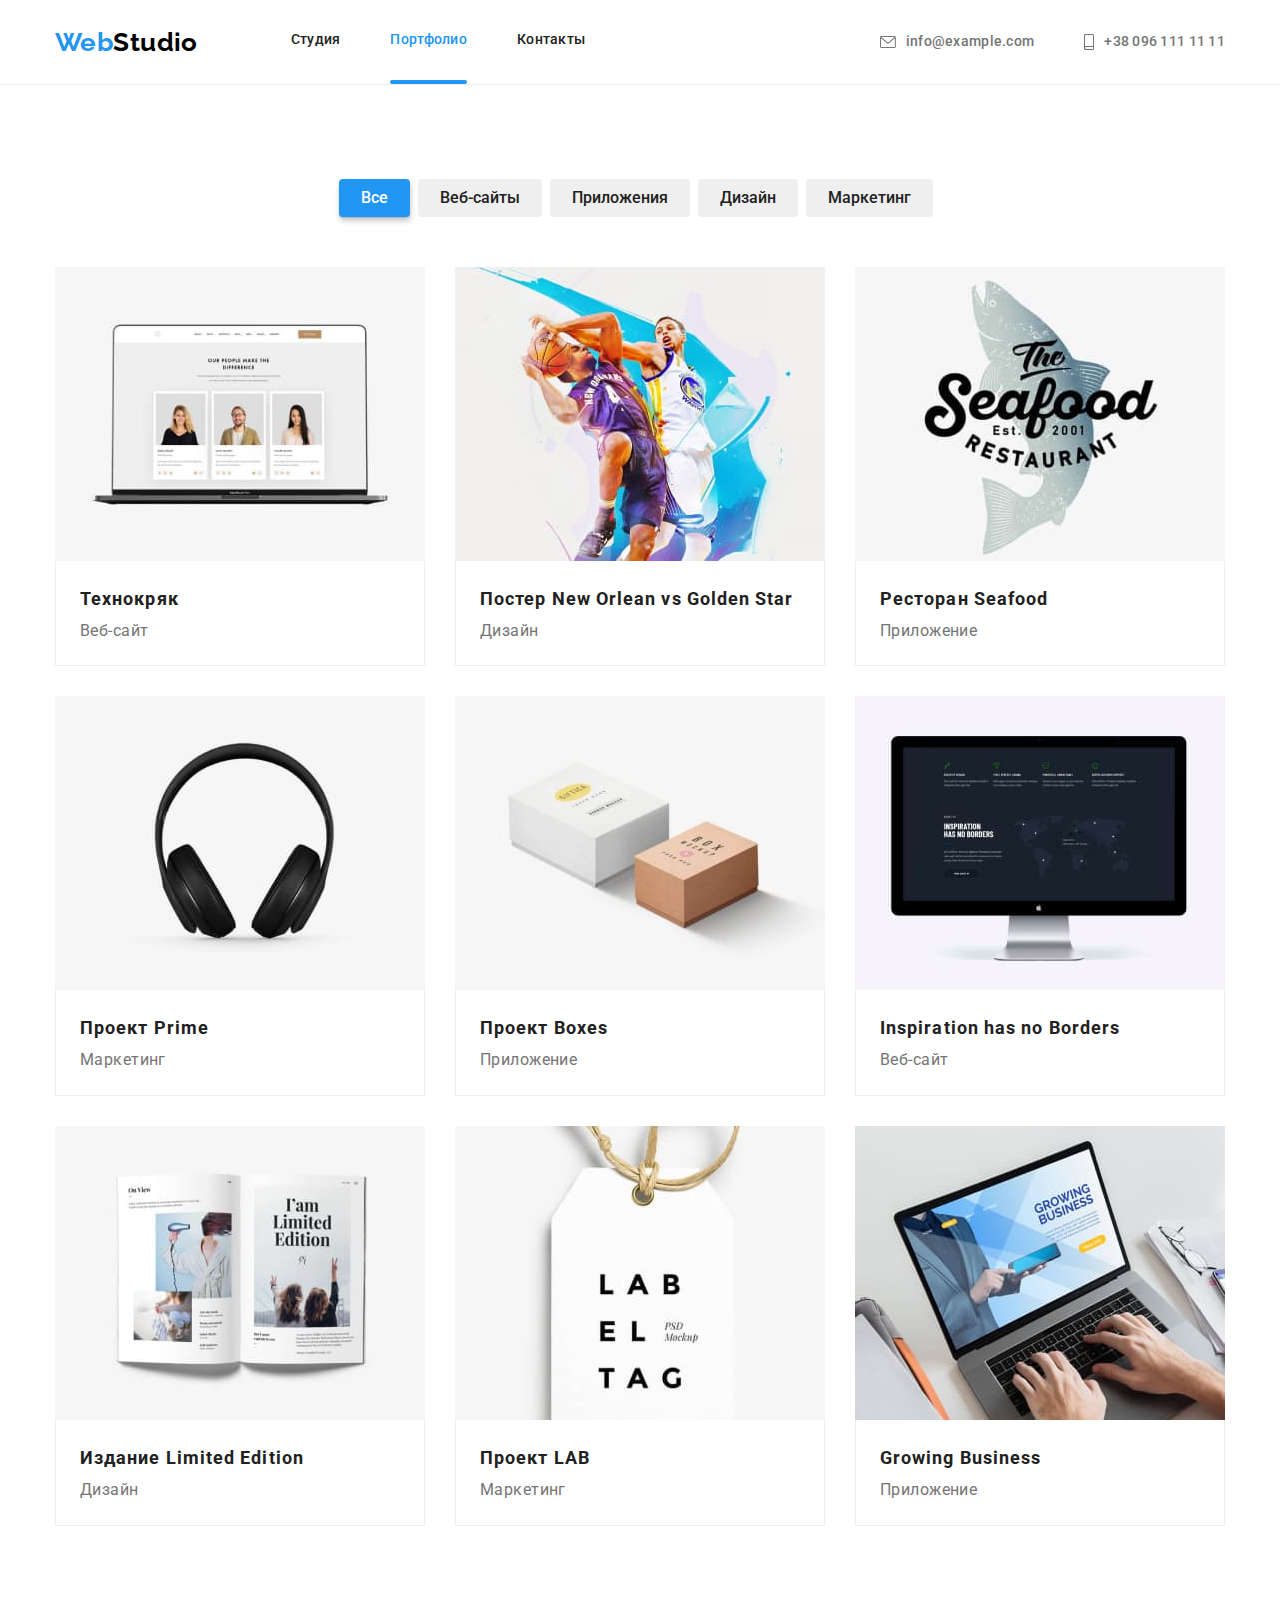
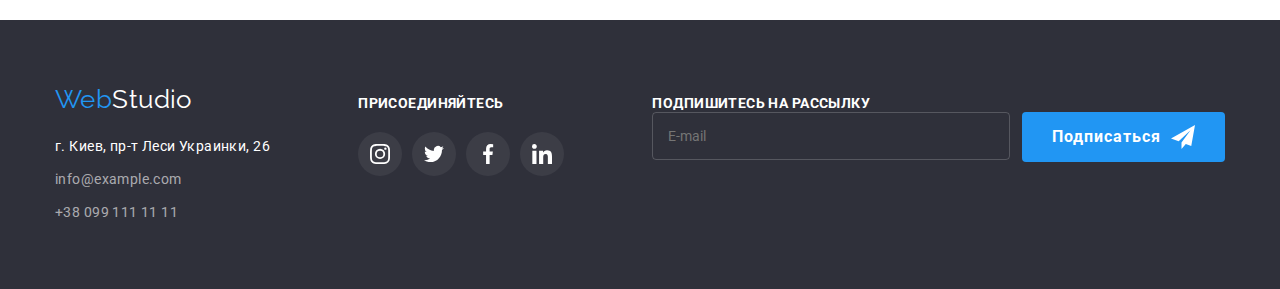
==== portfolio.html @ e7a78636 "clone hw-06" ====
<!DOCTYPE html>
<html lang="ru">
  <head>
    <meta charset="UTF-8" />
    <meta http-equiv="X-UA-Compatible" content="IE=edge" />
    <meta name="viewport" content="width=device-width, initial-scale=1.0" />

    <title>Портфолио</title>

    <link rel="preconnect" href="https://fonts.googleapis.com" />
    <link rel="preconnect" href="https://fonts.gstatic.com" crossorigin />
    <link
      href="https://fonts.googleapis.com/css2?family=Raleway:wght@700&family=Roboto:wght@400;500;700;900&display=swap"
      rel="stylesheet"
    />

    <link
      rel="stylesheet"
      href="https://cdnjs.cloudflare.com/ajax/libs/modern-normalize/1.0.0/modern-normalize.min.css"
    />

    <link rel="stylesheet" href="./css/styles.css" />
  </head>

  <body>
    <!--header content-->
    <header class="section borders-header">
      <div class="container header">
        <nav class="main-nav">
          <a href="./index.html" class="logo link"
            ><span class="web-logo">Web</span>Studio</a
          >
          <ul class="navigation list">
            <li class="navigation-list">
              <a class="navigation-link link" href="./index.html">Студия</a>
            </li>
            <li class="navigation-list">
              <a class="navigation-link link current" href="./portfolio.html"
                >Портфолио</a
              >
            </li>
            <li class="navigation-list">
              <a class="navigation-link link" href="#">Контакты</a>
            </li>
          </ul>
        </nav>

        <ul class="contacts-header list">
          <li class="contacts-header-li">
            <a class="contact-link link" href="mailto:info@example.com"
              ><svg class="contact-mail-svg">
                <use href="./images/icons.svg#icon-mail-icon"></use>
              </svg>
              info@example.com</a
            >
          </li>
          <li class="contacts-header-li">
            <a class="contact-link link" href="tel:+380961111111"
              ><svg class="contact-tel-svg">
                <use href="./images/icons.svg#icon-ph-icon"></use>
              </svg>
              +38 096 111 11 11</a
            >
          </li>
        </ul>
      </div>
    </header>

    <!--main content-->
    <main class="main">
      <section class="section">
        <div class="container">
          <h1 class="visually-hidden">Наше портфолио</h1>
          <!--filter buttons-->
          <ul class="filter-buttons list">
            <li class="filter-list">
              <button type="button" class="filter-button active-filter">
                Все
              </button>
            </li>
            <li class="filter-list">
              <button type="button" class="filter-button">Веб-сайты</button>
            </li>
            <li class="filter-list">
              <button type="button" class="filter-button">Приложения</button>
            </li>
            <li class="filter-list">
              <button type="button" class="filter-button">Дизайн</button>
            </li>
            <li class="filter-list">
              <button type="button" class="filter-button">Маркетинг</button>
            </li>
          </ul>

          <!--Portfolio list-->
          <ul class="portfolio-list list">
            <li class="portfolio-post">
              <a class="portfolio-link link" href="">
                <div class="portfolio-img-thumb">
                  <img
                    src="./images/portfolio1.jpg"
                    alt="фото веб-сайта на компьютере"
                    width="370"
                    height="295"
                  />
                  <p class="portfolio-hover-text">
                    Ресурс предлагает комплексные предложения с разным уровнем
                    функционала и сервисов. Все это позволит посетителю получить
                    исчерпывающие сведения о компании или частном лице.
                  </p>
                </div>

                <div class="portfolio-cont">
                  <h3 class="portfolio-name">Технокряк</h3>
                  <p class="portfolio-text">Веб-сайт</p>
                </div>
              </a>
            </li>

            <li class="portfolio-post">
              <a class="portfolio-link link" href="">
                <div class="portfolio-img-thumb">
                  <img
                    src="./images/portfolio2.jpg"
                    alt="дизайн постера к матчу по баскетболу"
                    width="370"
                    height="295"
                  />
                  <p class="portfolio-hover-text">
                    Lorem ipsum dolor sit amet, consectetur adipisicing elit.
                    Quibusdam ea, corrupti tempora quod doloremque sunt
                    reiciendis! Ad mollitia est iusto nemo vero quas, distinctio
                    at optio non. Aspernatur, praesentium ab.
                  </p>
                </div>

                <div class="portfolio-cont">
                  <h3 class="portfolio-name">
                    Постер <span lang="en">New Orlean vs Golden Star</span>
                  </h3>
                  <p class="portfolio-text">Дизайн</p>
                </div>
              </a>
            </li>

            <li class="portfolio-post">
              <a class="portfolio-link link" href="">
                <div class="portfolio-img-thumb">
                  <img
                    src="./images/portfolio3.jpg"
                    alt="логотип приложения"
                    width="370"
                    height="295"
                  />
                  <p class="portfolio-hover-text">
                    Lorem ipsum dolor sit amet, consectetur adipisicing elit.
                    Quibusdam ea, corrupti tempora quod doloremque sunt
                    reiciendis! Ad mollitia est iusto nemo vero quas, distinctio
                    at optio non. Aspernatur, praesentium ab.
                  </p>
                </div>

                <div class="portfolio-cont">
                  <h3 class="portfolio-name">
                    Ресторан <span lang="en">Seafood</span>
                  </h3>
                  <p class="portfolio-text">Приложение</p>
                </div>
              </a>
            </li>

            <li class="portfolio-post">
              <a class="portfolio-link link" href="">
                <div class="portfolio-img-thumb">
                  <img
                    src="./images/portfolio4.jpg"
                    alt="логотип проекта"
                    width="370"
                    height="295"
                  />
                  <p class="portfolio-hover-text">
                    Lorem ipsum dolor sit amet, consectetur adipisicing elit.
                    Quibusdam ea, corrupti tempora quod doloremque sunt
                    reiciendis! Ad mollitia est iusto nemo vero quas, distinctio
                    at optio non. Aspernatur, praesentium ab.
                  </p>
                </div>

                <div class="portfolio-cont">
                  <h3 class="portfolio-name">
                    Проект <span lang="en">Prime</span>
                  </h3>
                  <p class="portfolio-text">Маркетинг</p>
                </div>
              </a>
            </li>

            <li class="portfolio-post">
              <a class="portfolio-link link" href="">
                <div class="portfolio-img-thumb">
                  <img
                    src="./images/portfolio5.jpg"
                    alt="логотип приложения"
                    width="370"
                    height="295"
                  />
                  <p class="portfolio-hover-text">
                    Lorem ipsum dolor sit amet, consectetur adipisicing elit.
                    Quibusdam ea, corrupti tempora quod doloremque sunt
                    reiciendis! Ad mollitia est iusto nemo vero quas, distinctio
                    at optio non. Aspernatur, praesentium ab.
                  </p>
                </div>

                <div class="portfolio-cont">
                  <h3 class="portfolio-name">
                    Проект <span lang="en">Boxes</span>
                  </h3>
                  <p class="portfolio-text">Приложение</p>
                </div>
              </a>
            </li>

            <li class="portfolio-post">
              <a class="portfolio-link link" href="">
                <div class="portfolio-img-thumb">
                  <img
                    src="./images/portfolio6.jpg"
                    alt="фото веб-сайта на компьютере"
                    width="370"
                    height="295"
                  />
                  <p class="portfolio-hover-text">
                    Lorem ipsum dolor sit amet, consectetur adipisicing elit.
                    Quibusdam ea, corrupti tempora quod doloremque sunt
                    reiciendis! Ad mollitia est iusto nemo vero quas, distinctio
                    at optio non. Aspernatur, praesentium ab.
                  </p>
                </div>

                <div class="portfolio-cont">
                  <h3 class="portfolio-name" lang="en">
                    Inspiration has no Borders
                  </h3>
                  <p class="portfolio-text">Веб-сайт</p>
                </div>
              </a>
            </li>

            <li class="portfolio-post">
              <a class="portfolio-link link" href="">
                <div class="portfolio-img-thumb">
                  <img
                    src="./images/portfolio7.jpg"
                    alt="фото дизайна книги"
                    width="370"
                    height="295"
                  />
                  <p class="portfolio-hover-text">
                    Lorem ipsum dolor sit amet, consectetur adipisicing elit.
                    Quibusdam ea, corrupti tempora quod doloremque sunt
                    reiciendis! Ad mollitia est iusto nemo vero quas, distinctio
                    at optio non. Aspernatur, praesentium ab.
                  </p>
                </div>

                <div class="portfolio-cont">
                  <h3 class="portfolio-name">
                    Издание <span lang="en">Limited Edition</span>
                  </h3>
                  <p class="portfolio-text">Дизайн</p>
                </div>
              </a>
            </li>

            <li class="portfolio-post">
              <a class="portfolio-link link" href="">
                <div class="portfolio-img-thumb">
                  <img
                    src="./images/portfolio8.jpg"
                    alt="логотип проекта"
                    width="370"
                    height="295"
                  />
                  <p class="portfolio-hover-text">
                    Lorem ipsum dolor sit amet, consectetur adipisicing elit.
                    Quibusdam ea, corrupti tempora quod doloremque sunt
                    reiciendis! Ad mollitia est iusto nemo vero quas, distinctio
                    at optio non. Aspernatur, praesentium ab.
                  </p>
                </div>

                <div class="portfolio-cont">
                  <h3 class="portfolio-name">
                    Проект <span lang="en">LAB</span>
                  </h3>
                  <p class="portfolio-text">Маркетинг</p>
                </div>
              </a>
            </li>

            <li class="portfolio-post">
              <a class="portfolio-link link" href="">
                <div class="portfolio-img-thumb">
                  <img
                    src="./images/portfolio9.jpg"
                    alt="фото приложения на ноутбуке"
                    width="370"
                    height="295"
                  />
                  <p class="portfolio-hover-text">
                    Lorem ipsum dolor sit amet, consectetur adipisicing elit.
                    Quibusdam ea, corrupti tempora quod doloremque sunt
                    reiciendis! Ad mollitia est iusto nemo vero quas, distinctio
                    at optio non. Aspernatur, praesentium ab.
                  </p>
                </div>

                <div class="portfolio-cont">
                  <h3 class="portfolio-name" lang="en">Growing Business</h3>
                  <p class="portfolio-text">Приложение</p>
                </div>
              </a>
            </li>
          </ul>
        </div>
      </section>
    </main>

    <!--footer content-->
    <footer class="footer-background">
      <div class="container footer-container">
        <div>
          <a href="./index.html" class="logo-footer link">
            <span class="web-logo">Web</span>Studio</a
          >

          <address class="contacts-footer">
            <ul class="cont-adress list">
              <li class="cont-adress-li">
                <a
                  class="cont-link-adress link"
                  href="https://goo.gl/maps/piqngm7oDQpEDh6u6"
                  target="_blank"
                  rel="noopener nofollow noreferrer"
                  >г. Киев, пр-т Леси Украинки, 26</a
                >
              </li>
              <li class="cont-link-li">
                <a
                  class="cont-link link"
                  lang="en"
                  href="mailto:info@example.com"
                  >info@example.com</a
                >
              </li>
              <li class="cont-link-li">
                <a class="cont-link link" href="tel:+380991111111"
                  >+38 099 111 11 11</a
                >
              </li>
            </ul>
          </address>
        </div>
        <div class="footer-social">
          <b class="footer-h2-social-list">присоединяйтесь</b>
          <ul class="footer-social-list list">
            <li class="footer-social-link">
              <a class="footer-social-bg" href=""
                ><svg class="footer-social-logo">
                  <use href="./images/icons.svg#icon-inst"></use>
                </svg>
              </a>
            </li>
            <li class="footer-social-link">
              <a class="footer-social-bg" href=""
                ><svg class="footer-social-logo">
                  <use href="./images/icons.svg#icon-tw"></use>
                </svg>
              </a>
            </li>
            <li class="footer-social-link">
              <a href="" class="footer-social-bg">
                <svg class="footer-social-logo">
                  <use href="./images/icons.svg#icon-fb"></use>
                </svg>
              </a>
            </li>
            <li class="footer-social-link">
              <a href="" class="footer-social-bg">
                <svg class="footer-social-logo">
                  <use href="./images/icons.svg#icon-in"></use>
                </svg>
              </a>
            </li>
          </ul>
        </div>
        <div>
          <b class="footer-h2-social-list">Подпишитесь на рассылку</b>
          <form class="footer-form">
            <label for="client-email"
              ><input
                type="email"
                name="email"
                class="footer-input"
                id="client-email"
                placeholder="E-mail"
              />
            </label>

            <button class="footer-button" type="submit">
              Подписаться
              <svg class="footer-form-icon">
                <use href="./images/icons.svg#icon-telegram"></use>
              </svg>
            </button>
          </form>
        </div>
      </div>
      <!---->
    </footer>
    <script src="./js/modal.js"></script>
  </body>
</html>
---- css/styles.css ----
:root {
  /*colors*/
  --main-text-color: #212121;
  --main-color: #2196f3;
  --logo-second-color: #000000;
  --second-color: #757575;
  --hover-color: #188ce8;
  --footer-color: #2f303a;
  --footer-mail-tel-color: #ffffff99;
  --hero-color: #ffffff;
  --second-background-color: #f5f4fa;
  --footer-text-color: #ffffff;
  --main-logo-color: #afb1b8;
  --main-color-hover: #2196f390;
  --svg-icon-color: #ffffff;

  /*Borders*/
  --border-modal: 1px solid #21212120;
  --border-main-radius: 4px;
  --border-icon-radius: 50%;

  /*animation*/
  --main-timing: 250ms;
  --main-animation: cubic-bezier(0.4, 0, 0.2, 1);
}

body {
  font-family: "Roboto", "Raleway";
  letter-spacing: 0.03em;
  font-size: 14px;

  background-color: #ffffff;
  color: var(--main-text-color);
}

button {
  user-select: none;
}

img {
  display: block;

  max-width: 100%;
  height: auto;
}

*,
*::before,
*::after {
  box-sizing: border-box;
}

/*Animations*/

/*global*/

.link {
  text-decoration: none;
}

.list {
  margin: 0;
  padding: 0;

  list-style: none;
}

.section-title {
  margin: 0px;

  font-size: 36px;
  line-height: 1.16;
  text-align: center;
}

.visually-hidden {
  position: absolute;
  width: 1px;
  height: 1px;
  margin: -1px;
  border: 0;
  padding: 0;

  white-space: nowrap;
  clip-path: inset(100%);
  clip: rect(0 0 0 0);
  overflow: hidden;
}

.container {
  width: 1200px;

  padding: 0 15px;
  margin: 0 auto;
}

.section {
  padding: 94px 0px;
}

/*header*/

.borders-header {
  border-bottom: 1px solid #ececec;

  padding: 0;
}

.header {
  display: flex;
  justify-content: space-between;
  align-items: center;
}

.web-logo {
  color: var(--main-color);
}

.logo {
  font-family: "Raleway";
  font-weight: 700;
  font-size: 26px;
  line-height: 1.19;

  color: var(--logo-second-color);

  margin-right: 93px;
}

.main-nav {
  display: flex;
  align-items: center;
  margin-right: auto;
}

.navigation {
  display: flex;
}

.navigation-list {
  margin-right: 50px;
}

.navigation-list:last-child {
  margin-right: 0px;
}

.navigation-link {
  display: block;
  font-weight: 500;
  line-height: 1.14;
  letter-spacing: 0.02em;

  color: var(--main-text-color);

  padding-top: 32px;
  padding-bottom: 32px;

  transition: color var(--main-timing) var(--main-animation);
}

.current {
  color: var(--main-color);
}

.navigation-link.current::after {
  position: relative;
  bottom: -32px;
  left: 0;

  width: 100%;
  height: 4px;

  content: "";

  display: flex;

  background-color: var(--main-color);
  border-radius: 2px;
}

.navigation-link:hover,
.navigation-link:focus,
.cont-link:hover,
.cont-link:focus,
.navigation-link:active,
.contact-link:hover,
.contact-link:focus {
  color: var(--main-color);
  transition: color var(--main-timing) var(--main-animation);
}

.contacts-header {
  font-weight: 500;
  line-height: 1.14;
  letter-spacing: 0.02em;

  display: flex;
}

.contact-link {
  color: var(--second-color);
  display: flex;
  fill: currentColor;

  transition: color var(--main-timing) var(--main-animation);
}

.contact-mail-svg {
  width: 16px;
  height: 16px;
  margin-right: 10px;
}

.contact-tel-svg {
  width: 10px;
  height: 16px;
  margin-right: 10px;
}
.contacts-header-li {
  margin-left: 50px;
}

.contacts-header-li:first-child {
  margin-left: 0px;
}

/*Main index*/
/*hero section*/
.hero-background {
  background-image: linear-gradient(#2f303a40, #2f303a40),
    url("../images/bg-hero.png");
  background-repeat: no-repeat;
  background-position: center;
  background-size: cover;
  max-width: 1600px;

  background-color: var(--footer-color);
  text-align: center;

  padding: 200px 0;
  margin: 0 auto;
}

.hero-text {
  font-weight: 900;
  font-size: 44px;
  line-height: 1.36;
  letter-spacing: 0.06em;
  text-transform: uppercase;

  color: var(--hero-color);

  text-align: center;
  margin: 0px 250px;
}

.head-button {
  color: var(--hero-color);
  background-color: var(--main-color);
  border: var(--main-color);

  font-weight: 700;
  font-size: 16px;
  line-height: 1.87;

  transition: background-color var(--main-timing) var(--main-animation);

  /*Button size*/

  border-radius: var(--border-main-radius);
  cursor: pointer;
  margin-top: 30px;
  padding: 10px 32px;
}

.head-button:hover,
.head-button:focus {
  background-color: var(--hover-color);
  transition: background-color var(--main-timing) var(--main-animation);
}

.head-button:active {
  background-color: var(--main-color);
}

/*modal window*/

.backdrop {
  position: fixed;
  top: 0;
  left: 0;

  width: 100%;
  height: 100%;

  background-color: #00000020;

  transition: opacity var(--main-timing) var(--main-animation),
    visibility var(--main-timing) var(--main-animation);
}

.is-hidden {
  visibility: hidden;
  opacity: 0;
  pointer-events: none;
}

.backdrop.is-hidden .modal {
  transform: translate(-50%, -50%) scale(0.3);
}

.modal {
  position: absolute;
  top: 50%;
  left: 50%;
  transform: translate(-50%, -50%) scale(1);

  padding: 40px;
  border-radius: var(--border-main-radius);

  width: 528px;

  background-color: var(--hero-color);

  box-shadow: 0px 1px 3px rgba(0, 0, 0, 0.12), 0px 1px 1px rgba(0, 0, 0, 0.14),
    0px 2px 1px rgba(0, 0, 0, 0.2);

  transition: transform var(--main-timing) var(--main-animation);
}

.modal-title {
  margin-bottom: 12px;
  margin-top: 0;

  font-size: 20px;
  line-height: 1.15;
  text-align: center;
  letter-spacing: 0.03em;

  color: var(--main-text-color);
}

.modal-form {
  display: block;

  padding-left: 42px;
  resize: none;

  width: 100%;
  height: 40px;

  line-height: 1.16;
  letter-spacing: 0.01em;

  border: var(--border-modal);
  border-radius: var(--border-main-radius);

  transition: border var(--main-timing) var(--main-animation);
}

.modal-lable {
  display: block;
  position: relative;

  margin-bottom: 10px;
}

.modal-comment {
  display: block;
  position: relative;

  margin-bottom: 20px;
}

.modal-form-icon {
  position: absolute;
  left: 12px;
  top: 50%;

  display: flex;
  justify-content: center;
  text-align: center;

  width: 18px;
  height: 18px;

  fill: var(--main-text-color);

  transition: fill var(--main-timing) var(--main-animation);
}

.modal-label-text {
  position: relative;

  display: inline-block;
  margin-bottom: 4px;

  font-size: 12px;
  line-height: 1.16;
  letter-spacing: 0.01em;

  color: var(--second-color);
}

.modal-lable:focus-within > .modal-form-icon {
  fill: var(--main-color);
}

.modal-textarea {
  display: block;

  padding: 12px 16px;
  resize: none;

  width: 100%;
  height: 120px;

  line-height: 1.16;
  letter-spacing: 0.01em;

  border: var(--border-modal);
  border-radius: var(--border-main-radius);

  transition: border var(--main-timing) var(--main-animation);
}

.modal-textarea:focus-within,
.modal-form:focus-within {
  outline: none;

  border: 1px solid var(--main-color);

  transition: border var(--main-timing) var(--main-animation);
}

.modal-checkbox {
  visibility: hidden;
}

.modal-checkbox-check {
  position: absolute;
  left: 0;
  transform: translateX(50%);

  width: 16px;
  height: 15px;

  transition: fill var(--main-timing) var(--main-animation);
}

.modal-checkbox-checked {
  position: absolute;
  left: 0;
  transform: translateX(50%);

  opacity: 0;

  width: 16px;
  height: 15px;
  fill: var(--main-color);

  transition: opacity var(--main-timing) var(--main-animation);
}

.modal-form-checkbox {
  position: relative;

  display: flex;
  justify-content: center;
  align-items: center;

  padding-left: 24px;
  margin-bottom: 30px;

  font-weight: 400;
  font-size: 14px;
  line-height: 1.71;
  letter-spacing: 0.03em;
  color: var(--second-color);

  cursor: pointer;
}

.modal-checkbox:checked ~ .modal-checkbox-checked {
  opacity: 1;
}

.modal-checkbox:checked ~ .modal-checkbox-check {
  fill: var(--main-color);
}

.modal-checkbox-link {
  text-decoration-line: underline;

  margin-left: 0.5rem;

  color: var(--main-color);
}

.modal-form-button {
  position: relative;
  left: 50%;
  transform: translateX(-50%);

  padding: 10px 55px;

  font-weight: 700;
  font-size: 16px;
  line-height: 1.88;

  letter-spacing: 0.06em;

  background-color: var(--main-color);
  color: var(--footer-text-color);

  border: none;
  border-radius: var(--border-main-radius);

  transition: background-color var(--main-timing) var(--main-animation),
    box-shadow var(--main-timing) var(--main-animation);

  cursor: pointer;
}

.modal-form-button:hover,
.modal-form-button:focus {
  background-color: var(--hover-color);

  box-shadow: 0px 4px 4px rgba(0, 0, 0, 0.15);

  transition: background-color var(--main-timing) var(--main-animation),
    box-shadow var(--main-timing) var(--main-animation);
}

.close-modal {
  position: absolute;
  right: 8px;
  top: 8px;

  padding: 6px;

  border: #00000010 solid 1px;
  border-radius: var(--border-icon-radius);

  background-color: transparent;

  cursor: pointer;
}

.svg-close {
  fill: currentColor;
  width: 18px;
  height: 18px;

  display: flex;

  transition: fill var(--main-timing) var(--main-animation);
}

.close-modal:hover,
.close-modal:focus {
  color: var(--main-color);

  transition: color var(--main-timing) var(--main-animation);
}

/*About*/

.about-ul {
  display: flex;
  justify-content: space-between;
}

.about-li {
  width: 270px;

  margin: 0;
}

/*About SVG*/

.about-svg-bg {
  background-color: var(--second-background-color);

  height: 120px;
  border-radius: var(--border-main-radius);

  display: flex;
  align-items: center;
  justify-content: center;
}

.about-svg {
  width: 70px;
  height: 70px;
}

/*About card info*/

.about-content {
  margin-top: 30px;
}

.about-h3 {
  margin: 0px;

  font-size: 14px;
  line-height: 1.14;
  text-transform: uppercase;
}

.about-p {
  margin: 0px;

  margin-top: 10px;
  line-height: 1.71;

  color: var(--second-color);
}

/*work*/
.section-info {
  padding-top: 0px;
}

.work-photos {
  margin-top: 50px;
  margin-bottom: 0px;

  display: flex;
  justify-content: space-between;
}

.work-thumb {
  position: relative;
}

.work-description {
  font-size: 14px;
  line-height: 1.14;
  text-align: center;
  text-transform: uppercase;

  width: 100%;
  background-color: #2f303a80;
  color: var(--hero-color);

  padding: 27px 0;

  position: absolute;
  bottom: 0;
  margin: 0;
}
/*team*/

.team-background {
  background-color: var(--second-background-color);
  border-radius: var(--border-main-radius);
}

.team-info {
  display: flex;
  justify-content: space-between;

  margin-top: 50px;
}

.photo-info {
  border-radius: 0 0 4px 4px;

  box-shadow: 0px 1px 3px rgba(0, 0, 0, 0.12), 0px 1px 1px rgba(0, 0, 0, 0.14),
    0px 2px 1px rgba(0, 0, 0, 0.2);

  background-color: var(--hero-color);
}

.teammate-card-thumb {
  padding: 30px 32px;
}

.teammate {
  margin: 0px;

  text-align: center;
  font-size: 16px;
  line-height: 1.18;
}

.proffession {
  text-align: center;

  margin: 0px;
  margin-top: 10px;

  font-size: 16px;
  line-height: 1.18;

  color: var(--second-color);
}

/*teammate social links*/

.teammate-link-list {
  margin-top: 16px;

  display: flex;
  justify-content: space-between;
}

.social-link {
  background-color: var(--hero-color);
  color: var(--main-logo-color);

  border-radius: var(--border-icon-radius);

  display: flex;
  align-items: center;

  padding: 12px;

  transition: background-color var(--main-timing) var(--main-animation),
    color var(--main-timing) var(--main-animation);
}

.social-link:hover,
.social-link:focus {
  background-color: var(--main-color);
  color: var(--hero-color);

  transition: color var(--main-timing) var(--main-animation),
    background-color var(--main-timing) var(--main-animation);
}

.portfolio-social-logo {
  width: 20px;
  height: 20px;

  fill: currentColor;
}

/*Clients*/

.client-list {
  margin-top: 50px;

  display: flex;
  justify-content: space-between;
}

.client-link {
  display: flex;
  align-items: center;
  justify-content: center;

  width: 170px;
  height: 92px;

  color: var(--main-logo-color);

  border-radius: var(--border-main-radius);
  border: var(--main-logo-color) solid 1px;

  transition: color var(--main-timing) var(--main-animation),
    border var(--main-timing) var(--main-animation);

  cursor: pointer;
}

.client-link:hover,
.client-link:focus {
  border-color: var(--main-color);
  color: var(--main-color);
}

.clients-svg {
  fill: currentColor;

  width: 106px;
  height: 60px;
}

/*Main porfolio*/
/*filter*/
.filter-buttons {
  margin: 0;

  display: flex;
  justify-content: center;
}

.filter-list:not(last-child) {
  margin-right: 8px;
}

.filter-button {
  font-weight: 500;
  font-size: 16px;
  line-height: 1.6;

  color: var(--main-text-color);
  border: var(--main-color);

  border-radius: var(--border-main-radius);

  padding: 6px 22px;

  transition: background-color var(--main-timing) var(--main-animation),
    color var(--main-timing) var(--main-animation),
    box-shadow var(--main-timing) var(--main-animation);

  cursor: pointer;
}

.filter-button:hover,
.filter-button:focus {
  background-color: var(--hover-color);
  color: var(--hero-color);

  box-shadow: 0px 1px 1px rgba(0, 0, 0, 0.12), 0px 4px 4px rgba(0, 0, 0, 0.06),
    1px 4px 6px rgba(0, 0, 0, 0.16);

  transition: background-color var(--main-timing) var(--main-animation),
    color var(--main-timing) var(--main-animation),
    box-shadow var(--main-timing) var(--main-animation);
}

.active-filter {
  background-color: var(--main-color);
  color: var(--hero-color);

  box-shadow: 0px 1px 1px rgba(0, 0, 0, 0.12), 0px 4px 4px rgba(0, 0, 0, 0.06),
    1px 4px 6px rgba(0, 0, 0, 0.16);
}

/*Portfolio list*/

.portfolio-list {
  margin-top: 50px;
  margin-right: -30px;
  margin-bottom: -30px;

  display: flex;
  flex-wrap: wrap;

  justify-content: center;
}

.portfolio-post {
  width: 370px;
  flex-basis: calc(100% / 3 -30px);

  margin-right: 30px;
  margin-bottom: 30px;
}

.portfolio-link {
  display: inline-block;
  cursor: pointer;

  transition: box-shadow var(--main-timing) var(--main-animation);
}

.portfolio-link:hover,
.portfolio-link:focus {
  box-shadow: 0px 1px 1px rgba(0, 0, 0, 0.12), 0px 4px 4px rgba(0, 0, 0, 0.06),
    1px 4px 6px rgba(0, 0, 0, 0.16);

  transition: box-shadow var(--main-timing) var(--main-animation);
}

.portfolio-img-thumb {
  position: relative;
  overflow: hidden;
}

.portfolio-hover-text {
  font-size: 18px;
  line-height: 1.56;

  color: var(--hero-color);
  background-color: var(--main-color-hover);

  padding: 63px 24px;
  margin: 0;

  position: absolute;
  top: 0;

  transform: translateY(100%);
  transition: transform var(--main-timing) var(--main-animation);
}

.portfolio-link:hover .portfolio-hover-text,
.portfolio-link:focus .portfolio-hover-text {
  transform: translateY(0);
}

.portfolio-cont {
  padding: 20px 24px;
  border: 1px solid #eeeeee;
  border-top: 0;
}

.portfolio-name {
  margin: 0;

  font-size: 18px;
  line-height: 2;
  letter-spacing: 0.06em;

  color: var(--main-text-color);
}

.portfolio-text {
  margin: 0;

  font-size: 16px;
  line-height: 1.8;

  color: var(--second-color);
}

/*footer*/

.footer-background {
  background-color: var(--footer-color);

  padding: 64px 0;
}

.footer-container {
  display: flex;
  align-items: baseline;
  justify-content: space-between;
}

.logo-footer {
  font-family: "Raleway";
  font-size: 26px;
  line-height: 1.19;

  color: var(--footer-text-color);
}

.contacts-footer {
  margin-top: 20px;
}

.cont-link-adress {
  margin: 0;

  font-style: normal;
  line-height: 1.71;

  color: var(--footer-text-color);
}

.cont-link-li {
  margin-top: 9px;
}

.cont-link {
  font-style: normal;
  line-height: 1.71;

  color: var(--footer-mail-tel-color);

  transition: color var(--main-timing) var(--main-animation);
}

/*Social network links*/

.footer-h2-social-list {
  margin: 0;

  color: var(--footer-text-color);

  font-size: 14px;
  line-height: 1.14;
  text-transform: uppercase;
}

.footer-social-list {
  display: flex;

  margin-top: 20px;
}

.footer-social-link {
  margin-right: 10px;
}

.footer-social-link:last-child {
  margin-right: 0px;
}

.footer-social-bg {
  background-color: #ffffff10;

  display: flex;
  align-items: center;

  padding: 12px 12px;
  border-radius: 50%;

  transition: background-color var(--main-timing) var(--main-animation);
}

.footer-social-bg:hover,
.footer-social-bg:focus {
  background-color: var(--main-color);
}

.footer-social-logo {
  width: 20px;
  height: 20px;

  fill: var(--svg-icon-color);
}

/*footer form*/

.footer-submit {
  display: block;

  margin-bottom: 20px;

  color: var(--footer-text-color);

  font-size: 14px;
  line-height: 1.14;
  text-transform: uppercase;
}

.footer-form {
  display: flex;
}

.footer-input {
  background-color: transparent;
  color: var(--footer-text-color);

  border: 1px solid #ffffff30;
  border-radius: var(--border-main-radius);

  padding: 15px;
  margin-right: 12px;

  width: 358px;

  transition: border-color var(--main-timing) var(--main-animation);
}

.footer-input:focus-within {
  outline: none;

  border-color: var(--main-color);
  transition: border-color var(--main-timing) var(--main-animation);
}

.footer-button {
  padding: 0px 30px;

  border: none;
  border-radius: var(--border-main-radius);

  font-weight: 700;
  font-size: 16px;
  line-height: 1.88;
  letter-spacing: 0.06em;

  display: flex;
  align-items: center;
  justify-content: center;

  color: var(--footer-text-color);
  background-color: var(--main-color);

  transition: background-color var(--main-timing) var(--main-animation);

  cursor: pointer;
}

.footer-form-icon {
  margin-top: 13px;
  margin-bottom: 13px;
  margin-left: 10px;

  width: 24px;
  height: 24px;
}

.footer-button:hover,
.footer-button:focus {
  background-color: var(--hover-color);

  transition: background-color var(--main-timing) var(--main-animation);
}
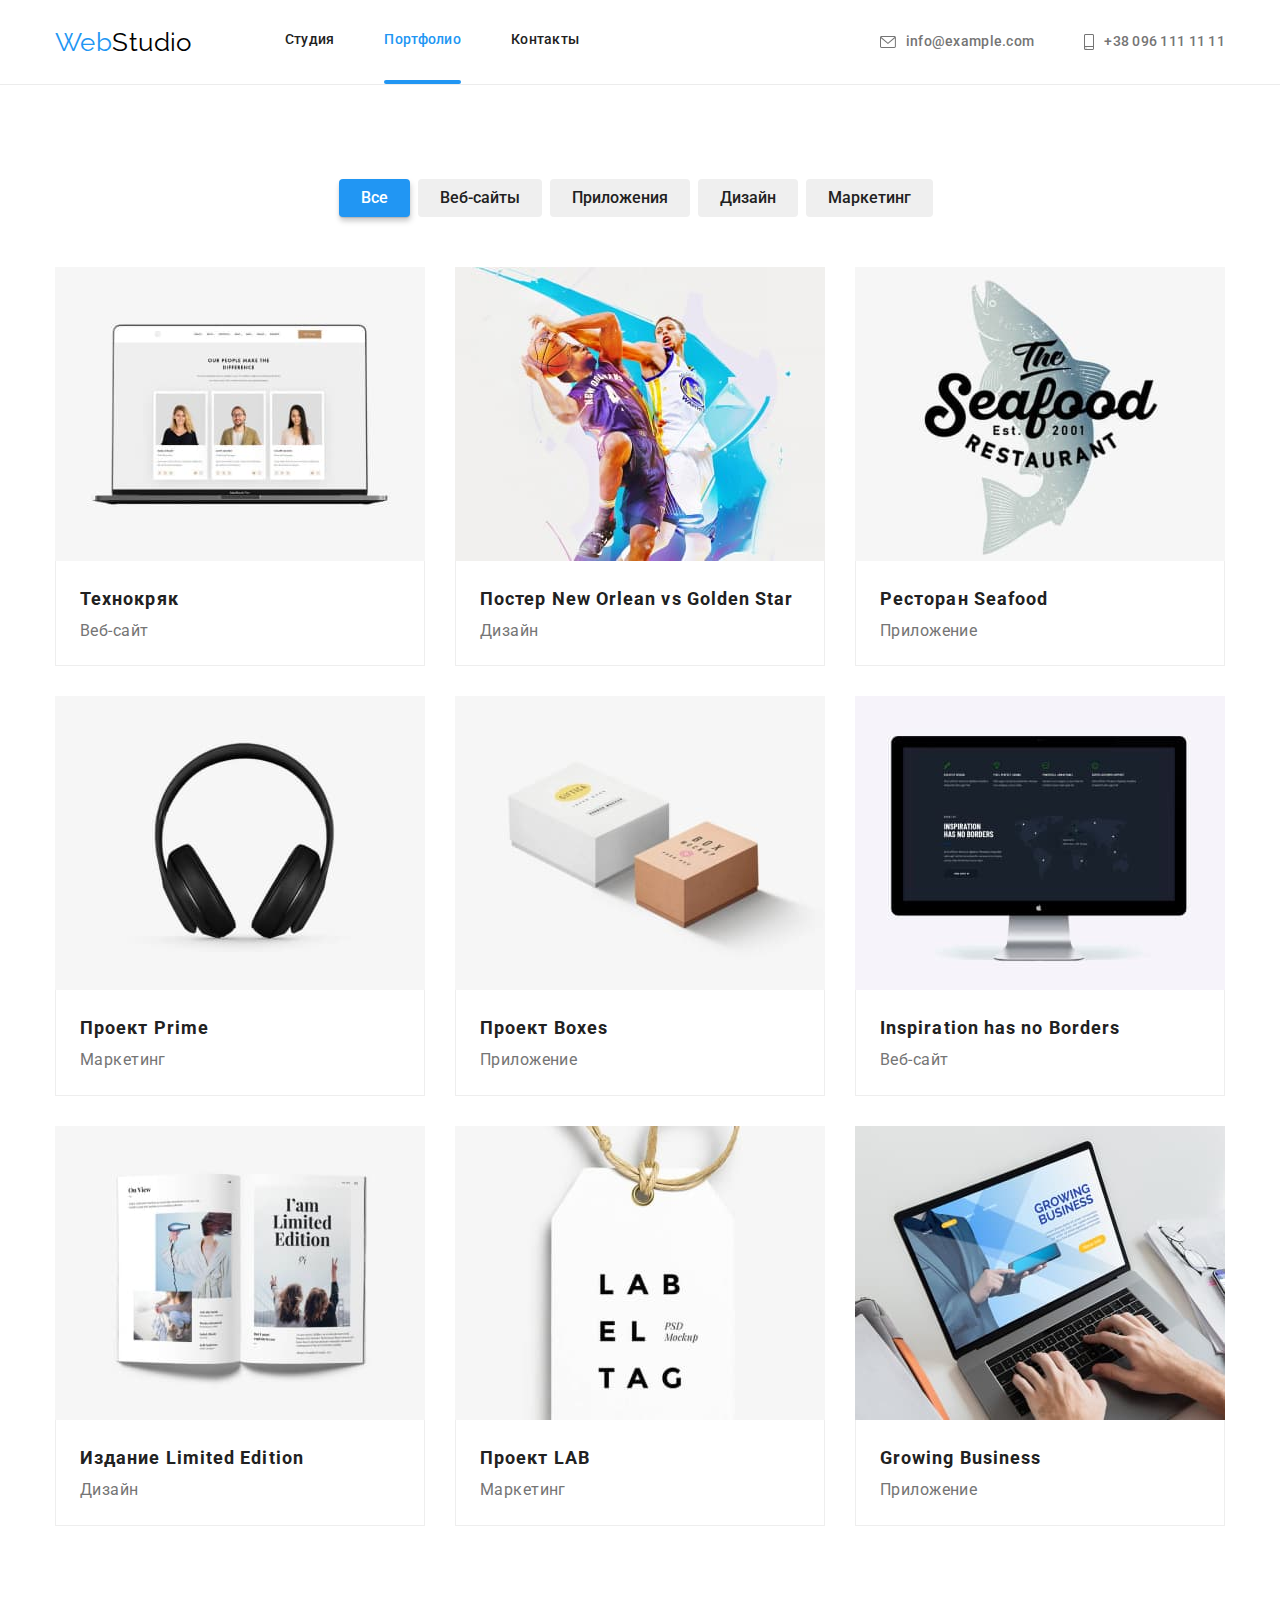
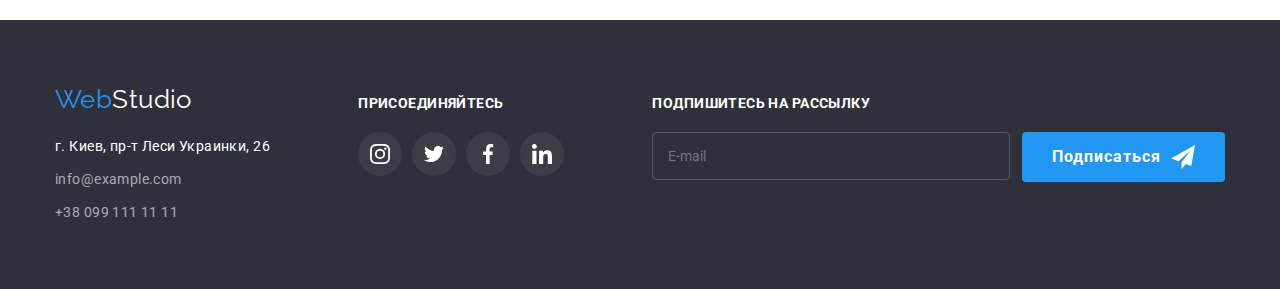
==== commit 06ed2682: "ver1" ====
--- a/portfolio.html
+++ b/portfolio.html
@@ -19,44 +19,46 @@
       href="https://cdnjs.cloudflare.com/ajax/libs/modern-normalize/1.0.0/modern-normalize.min.css"
     />
 
-    <link rel="stylesheet" href="./css/styles.css" />
+    <link rel="stylesheet" href="./css/main.min.css" />
   </head>
 
   <body>
     <!--header content-->
-    <header class="section borders-header">
-      <div class="container header">
-        <nav class="main-nav">
-          <a href="./index.html" class="logo link"
-            ><span class="web-logo">Web</span>Studio</a
+    <header class="section header">
+      <div class="container header__container">
+        <header__nav class="header__nav">
+          <a href="./index.html" class="header__logo link">
+            <span class="logo">Web</span>Studio</a
           >
-          <ul class="navigation list">
-            <li class="navigation-list">
-              <a class="navigation-link link" href="./index.html">Студия</a>
-            </li>
-            <li class="navigation-list">
-              <a class="navigation-link link current" href="./portfolio.html"
+          <ul class="header__nav-list list">
+            <li class="header__nav-item">
+              <a class="header__nav-link link" href="./index.html">Студия</a>
+            </li>
+            <li class="header__nav-item">
+              <a
+                class="header__nav-link link header__nav-link--current"
+                href="./portfolio.html"
                 >Портфолио</a
               >
             </li>
-            <li class="navigation-list">
-              <a class="navigation-link link" href="#">Контакты</a>
+            <li class="header__nav-item">
+              <a class="header__nav-link link" href="#">Контакты</a>
             </li>
           </ul>
-        </nav>
-
-        <ul class="contacts-header list">
-          <li class="contacts-header-li">
-            <a class="contact-link link" href="mailto:info@example.com"
-              ><svg class="contact-mail-svg">
+        </header__nav>
+
+        <ul class="header__cont-list list">
+          <li class="header__cont-item">
+            <a class="header__cont-link link" href="mailto:info@example.com"
+              ><svg class="header__mail-icon">
                 <use href="./images/icons.svg#icon-mail-icon"></use>
               </svg>
               info@example.com</a
             >
           </li>
-          <li class="contacts-header-li">
-            <a class="contact-link link" href="tel:+380961111111"
-              ><svg class="contact-tel-svg">
+          <li class="header__cont-item">
+            <a class="header__cont-link link" href="tel:+380961111111"
+              ><svg class="header__tel-icon">
                 <use href="./images/icons.svg#icon-ph-icon"></use>
               </svg>
               +38 096 111 11 11</a
@@ -68,257 +70,270 @@
 
     <!--main content-->
     <main class="main">
-      <section class="section">
+      <section class="section portfolio">
         <div class="container">
           <h1 class="visually-hidden">Наше портфолио</h1>
-          <!--filter buttons-->
-          <ul class="filter-buttons list">
-            <li class="filter-list">
-              <button type="button" class="filter-button active-filter">
+          <!--portfolio__filters buttons-->
+          <ul class="portfolio__filters list">
+            <li class="portfolio__filter-item">
+              <button
+                type="button"
+                class="portfolio__filter-button portfolio__filter-button--active"
+              >
                 Все
               </button>
             </li>
-            <li class="filter-list">
-              <button type="button" class="filter-button">Веб-сайты</button>
-            </li>
-            <li class="filter-list">
-              <button type="button" class="filter-button">Приложения</button>
-            </li>
-            <li class="filter-list">
-              <button type="button" class="filter-button">Дизайн</button>
-            </li>
-            <li class="filter-list">
-              <button type="button" class="filter-button">Маркетинг</button>
+            <li class="portfolio__filter-item">
+              <button type="button" class="portfolio__filter-button">
+                Веб-сайты
+              </button>
+            </li>
+            <li class="portfolio__filter-item">
+              <button type="button" class="portfolio__filter-button">
+                Приложения
+              </button>
+            </li>
+            <li class="portfolio__filter-item">
+              <button type="button" class="portfolio__filter-button">
+                Дизайн
+              </button>
+            </li>
+            <li class="portfolio__filter-item">
+              <button type="button" class="portfolio__filter-button">
+                Маркетинг
+              </button>
             </li>
           </ul>
 
           <!--Portfolio list-->
-          <ul class="portfolio-list list">
-            <li class="portfolio-post">
-              <a class="portfolio-link link" href="">
-                <div class="portfolio-img-thumb">
+          <ul class="portfolio__list list">
+            <li class="portfolio__item">
+              <a class="portfolio__link link" href="">
+                <div class="portfolio__img-desc">
                   <img
                     src="./images/portfolio1.jpg"
                     alt="фото веб-сайта на компьютере"
                     width="370"
                     height="295"
                   />
-                  <p class="portfolio-hover-text">
+                  <p class="portfolio__img-desc--hover">
                     Ресурс предлагает комплексные предложения с разным уровнем
                     функционала и сервисов. Все это позволит посетителю получить
                     исчерпывающие сведения о компании или частном лице.
                   </p>
                 </div>
 
-                <div class="portfolio-cont">
-                  <h3 class="portfolio-name">Технокряк</h3>
-                  <p class="portfolio-text">Веб-сайт</p>
-                </div>
-              </a>
-            </li>
-
-            <li class="portfolio-post">
-              <a class="portfolio-link link" href="">
-                <div class="portfolio-img-thumb">
+                <div class="portfolio__desc-thumb">
+                  <h3 class="portfolio__desc-thumb-title">Технокряк</h3>
+                  <p class="portfolio__desc-thumb-text">Веб-сайт</p>
+                </div>
+              </a>
+            </li>
+
+            <li class="portfolio__item">
+              <a class="portfolio__link link" href="">
+                <div class="portfolio__img-desc">
                   <img
                     src="./images/portfolio2.jpg"
                     alt="дизайн постера к матчу по баскетболу"
                     width="370"
                     height="295"
                   />
-                  <p class="portfolio-hover-text">
-                    Lorem ipsum dolor sit amet, consectetur adipisicing elit.
-                    Quibusdam ea, corrupti tempora quod doloremque sunt
-                    reiciendis! Ad mollitia est iusto nemo vero quas, distinctio
-                    at optio non. Aspernatur, praesentium ab.
-                  </p>
-                </div>
-
-                <div class="portfolio-cont">
-                  <h3 class="portfolio-name">
+                  <p class="portfolio__img-desc--hover">
+                    Lorem ipsum dolor sit amet, consectetur adipisicing elit.
+                    Quibusdam ea, corrupti tempora quod doloremque sunt
+                    reiciendis! Ad mollitia est iusto nemo vero quas, distinctio
+                    at optio non. Aspernatur, praesentium ab.
+                  </p>
+                </div>
+
+                <div class="portfolio__desc-thumb">
+                  <h3 class="portfolio__desc-thumb-title">
                     Постер <span lang="en">New Orlean vs Golden Star</span>
                   </h3>
-                  <p class="portfolio-text">Дизайн</p>
-                </div>
-              </a>
-            </li>
-
-            <li class="portfolio-post">
-              <a class="portfolio-link link" href="">
-                <div class="portfolio-img-thumb">
+                  <p class="portfolio__desc-thumb-text">Дизайн</p>
+                </div>
+              </a>
+            </li>
+
+            <li class="portfolio__item">
+              <a class="portfolio__link link" href="">
+                <div class="portfolio__img-desc">
                   <img
                     src="./images/portfolio3.jpg"
                     alt="логотип приложения"
                     width="370"
                     height="295"
                   />
-                  <p class="portfolio-hover-text">
-                    Lorem ipsum dolor sit amet, consectetur adipisicing elit.
-                    Quibusdam ea, corrupti tempora quod doloremque sunt
-                    reiciendis! Ad mollitia est iusto nemo vero quas, distinctio
-                    at optio non. Aspernatur, praesentium ab.
-                  </p>
-                </div>
-
-                <div class="portfolio-cont">
-                  <h3 class="portfolio-name">
+                  <p class="portfolio__img-desc--hover">
+                    Lorem ipsum dolor sit amet, consectetur adipisicing elit.
+                    Quibusdam ea, corrupti tempora quod doloremque sunt
+                    reiciendis! Ad mollitia est iusto nemo vero quas, distinctio
+                    at optio non. Aspernatur, praesentium ab.
+                  </p>
+                </div>
+
+                <div class="portfolio__desc-thumb">
+                  <h3 class="portfolio__desc-thumb-title">
                     Ресторан <span lang="en">Seafood</span>
                   </h3>
-                  <p class="portfolio-text">Приложение</p>
-                </div>
-              </a>
-            </li>
-
-            <li class="portfolio-post">
-              <a class="portfolio-link link" href="">
-                <div class="portfolio-img-thumb">
+                  <p class="portfolio__desc-thumb-text">Приложение</p>
+                </div>
+              </a>
+            </li>
+
+            <li class="portfolio__item">
+              <a class="portfolio__link link" href="">
+                <div class="portfolio__img-desc">
                   <img
                     src="./images/portfolio4.jpg"
                     alt="логотип проекта"
                     width="370"
                     height="295"
                   />
-                  <p class="portfolio-hover-text">
-                    Lorem ipsum dolor sit amet, consectetur adipisicing elit.
-                    Quibusdam ea, corrupti tempora quod doloremque sunt
-                    reiciendis! Ad mollitia est iusto nemo vero quas, distinctio
-                    at optio non. Aspernatur, praesentium ab.
-                  </p>
-                </div>
-
-                <div class="portfolio-cont">
-                  <h3 class="portfolio-name">
+                  <p class="portfolio__img-desc--hover">
+                    Lorem ipsum dolor sit amet, consectetur adipisicing elit.
+                    Quibusdam ea, corrupti tempora quod doloremque sunt
+                    reiciendis! Ad mollitia est iusto nemo vero quas, distinctio
+                    at optio non. Aspernatur, praesentium ab.
+                  </p>
+                </div>
+
+                <div class="portfolio__desc-thumb">
+                  <h3 class="portfolio__desc-thumb-title">
                     Проект <span lang="en">Prime</span>
                   </h3>
-                  <p class="portfolio-text">Маркетинг</p>
-                </div>
-              </a>
-            </li>
-
-            <li class="portfolio-post">
-              <a class="portfolio-link link" href="">
-                <div class="portfolio-img-thumb">
+                  <p class="portfolio__desc-thumb-text">Маркетинг</p>
+                </div>
+              </a>
+            </li>
+
+            <li class="portfolio__item">
+              <a class="portfolio__link link" href="">
+                <div class="portfolio__img-desc">
                   <img
                     src="./images/portfolio5.jpg"
                     alt="логотип приложения"
                     width="370"
                     height="295"
                   />
-                  <p class="portfolio-hover-text">
-                    Lorem ipsum dolor sit amet, consectetur adipisicing elit.
-                    Quibusdam ea, corrupti tempora quod doloremque sunt
-                    reiciendis! Ad mollitia est iusto nemo vero quas, distinctio
-                    at optio non. Aspernatur, praesentium ab.
-                  </p>
-                </div>
-
-                <div class="portfolio-cont">
-                  <h3 class="portfolio-name">
+                  <p class="portfolio__img-desc--hover">
+                    Lorem ipsum dolor sit amet, consectetur adipisicing elit.
+                    Quibusdam ea, corrupti tempora quod doloremque sunt
+                    reiciendis! Ad mollitia est iusto nemo vero quas, distinctio
+                    at optio non. Aspernatur, praesentium ab.
+                  </p>
+                </div>
+
+                <div class="portfolio__desc-thumb">
+                  <h3 class="portfolio__desc-thumb-title">
                     Проект <span lang="en">Boxes</span>
                   </h3>
-                  <p class="portfolio-text">Приложение</p>
-                </div>
-              </a>
-            </li>
-
-            <li class="portfolio-post">
-              <a class="portfolio-link link" href="">
-                <div class="portfolio-img-thumb">
+                  <p class="portfolio__desc-thumb-text">Приложение</p>
+                </div>
+              </a>
+            </li>
+
+            <li class="portfolio__item">
+              <a class="portfolio__link link" href="">
+                <div class="portfolio__img-desc">
                   <img
                     src="./images/portfolio6.jpg"
                     alt="фото веб-сайта на компьютере"
                     width="370"
                     height="295"
                   />
-                  <p class="portfolio-hover-text">
-                    Lorem ipsum dolor sit amet, consectetur adipisicing elit.
-                    Quibusdam ea, corrupti tempora quod doloremque sunt
-                    reiciendis! Ad mollitia est iusto nemo vero quas, distinctio
-                    at optio non. Aspernatur, praesentium ab.
-                  </p>
-                </div>
-
-                <div class="portfolio-cont">
-                  <h3 class="portfolio-name" lang="en">
+                  <p class="portfolio__img-desc--hover">
+                    Lorem ipsum dolor sit amet, consectetur adipisicing elit.
+                    Quibusdam ea, corrupti tempora quod doloremque sunt
+                    reiciendis! Ad mollitia est iusto nemo vero quas, distinctio
+                    at optio non. Aspernatur, praesentium ab.
+                  </p>
+                </div>
+
+                <div class="portfolio__desc-thumb">
+                  <h3 class="portfolio__desc-thumb-title" lang="en">
                     Inspiration has no Borders
                   </h3>
-                  <p class="portfolio-text">Веб-сайт</p>
-                </div>
-              </a>
-            </li>
-
-            <li class="portfolio-post">
-              <a class="portfolio-link link" href="">
-                <div class="portfolio-img-thumb">
+                  <p class="portfolio__desc-thumb-text">Веб-сайт</p>
+                </div>
+              </a>
+            </li>
+
+            <li class="portfolio__item">
+              <a class="portfolio__link link" href="">
+                <div class="portfolio__img-desc">
                   <img
                     src="./images/portfolio7.jpg"
                     alt="фото дизайна книги"
                     width="370"
                     height="295"
                   />
-                  <p class="portfolio-hover-text">
-                    Lorem ipsum dolor sit amet, consectetur adipisicing elit.
-                    Quibusdam ea, corrupti tempora quod doloremque sunt
-                    reiciendis! Ad mollitia est iusto nemo vero quas, distinctio
-                    at optio non. Aspernatur, praesentium ab.
-                  </p>
-                </div>
-
-                <div class="portfolio-cont">
-                  <h3 class="portfolio-name">
+                  <p class="portfolio__img-desc--hover">
+                    Lorem ipsum dolor sit amet, consectetur adipisicing elit.
+                    Quibusdam ea, corrupti tempora quod doloremque sunt
+                    reiciendis! Ad mollitia est iusto nemo vero quas, distinctio
+                    at optio non. Aspernatur, praesentium ab.
+                  </p>
+                </div>
+
+                <div class="portfolio__desc-thumb">
+                  <h3 class="portfolio__desc-thumb-title">
                     Издание <span lang="en">Limited Edition</span>
                   </h3>
-                  <p class="portfolio-text">Дизайн</p>
-                </div>
-              </a>
-            </li>
-
-            <li class="portfolio-post">
-              <a class="portfolio-link link" href="">
-                <div class="portfolio-img-thumb">
+                  <p class="portfolio__desc-thumb-text">Дизайн</p>
+                </div>
+              </a>
+            </li>
+
+            <li class="portfolio__item">
+              <a class="portfolio__link link" href="">
+                <div class="portfolio__img-desc">
                   <img
                     src="./images/portfolio8.jpg"
                     alt="логотип проекта"
                     width="370"
                     height="295"
                   />
-                  <p class="portfolio-hover-text">
-                    Lorem ipsum dolor sit amet, consectetur adipisicing elit.
-                    Quibusdam ea, corrupti tempora quod doloremque sunt
-                    reiciendis! Ad mollitia est iusto nemo vero quas, distinctio
-                    at optio non. Aspernatur, praesentium ab.
-                  </p>
-                </div>
-
-                <div class="portfolio-cont">
-                  <h3 class="portfolio-name">
+                  <p class="portfolio__img-desc--hover">
+                    Lorem ipsum dolor sit amet, consectetur adipisicing elit.
+                    Quibusdam ea, corrupti tempora quod doloremque sunt
+                    reiciendis! Ad mollitia est iusto nemo vero quas, distinctio
+                    at optio non. Aspernatur, praesentium ab.
+                  </p>
+                </div>
+
+                <div class="portfolio__desc-thumb">
+                  <h3 class="portfolio__desc-thumb-title">
                     Проект <span lang="en">LAB</span>
                   </h3>
-                  <p class="portfolio-text">Маркетинг</p>
-                </div>
-              </a>
-            </li>
-
-            <li class="portfolio-post">
-              <a class="portfolio-link link" href="">
-                <div class="portfolio-img-thumb">
+                  <p class="portfolio__desc-thumb-text">Маркетинг</p>
+                </div>
+              </a>
+            </li>
+
+            <li class="portfolio__item">
+              <a class="portfolio__link link" href="">
+                <div class="portfolio__img-desc">
                   <img
                     src="./images/portfolio9.jpg"
                     alt="фото приложения на ноутбуке"
                     width="370"
                     height="295"
                   />
-                  <p class="portfolio-hover-text">
-                    Lorem ipsum dolor sit amet, consectetur adipisicing elit.
-                    Quibusdam ea, corrupti tempora quod doloremque sunt
-                    reiciendis! Ad mollitia est iusto nemo vero quas, distinctio
-                    at optio non. Aspernatur, praesentium ab.
-                  </p>
-                </div>
-
-                <div class="portfolio-cont">
-                  <h3 class="portfolio-name" lang="en">Growing Business</h3>
-                  <p class="portfolio-text">Приложение</p>
+                  <p class="portfolio__img-desc--hover">
+                    Lorem ipsum dolor sit amet, consectetur adipisicing elit.
+                    Quibusdam ea, corrupti tempora quod doloremque sunt
+                    reiciendis! Ad mollitia est iusto nemo vero quas, distinctio
+                    at optio non. Aspernatur, praesentium ab.
+                  </p>
+                </div>
+
+                <div class="portfolio__desc-thumb">
+                  <h3 class="portfolio__desc-thumb-title" lang="en">
+                    Growing Business
+                  </h3>
+                  <p class="portfolio__desc-thumb-text">Приложение</p>
                 </div>
               </a>
             </li>
@@ -328,67 +343,67 @@
     </main>
 
     <!--footer content-->
-    <footer class="footer-background">
-      <div class="container footer-container">
+    <footer class="footer-section">
+      <div class="container footer-section__container">
         <div>
-          <a href="./index.html" class="logo-footer link">
-            <span class="web-logo">Web</span>Studio</a
+          <a href="./index.html" class="footer-section__logo link">
+            <span class="logo">Web</span>Studio</a
           >
 
-          <address class="contacts-footer">
-            <ul class="cont-adress list">
-              <li class="cont-adress-li">
+          <address class="footer-section__adress">
+            <ul class="footer-section__list list">
+              <li class="footer-section__item">
                 <a
-                  class="cont-link-adress link"
+                  class="footer-section__map-link link"
                   href="https://goo.gl/maps/piqngm7oDQpEDh6u6"
                   target="_blank"
                   rel="noopener nofollow noreferrer"
                   >г. Киев, пр-т Леси Украинки, 26</a
                 >
               </li>
-              <li class="cont-link-li">
+              <li class="footer-section__item-link">
                 <a
-                  class="cont-link link"
+                  class="footer-section__link link"
                   lang="en"
                   href="mailto:info@example.com"
                   >info@example.com</a
                 >
               </li>
-              <li class="cont-link-li">
-                <a class="cont-link link" href="tel:+380991111111"
+              <li class="footer-section__item-link">
+                <a class="footer-section__link link" href="tel:+380991111111"
                   >+38 099 111 11 11</a
                 >
               </li>
             </ul>
           </address>
         </div>
-        <div class="footer-social">
-          <b class="footer-h2-social-list">присоединяйтесь</b>
-          <ul class="footer-social-list list">
-            <li class="footer-social-link">
-              <a class="footer-social-bg" href=""
-                ><svg class="footer-social-logo">
+        <div class="footer-section__socials">
+          <b class="footer-section__socials-header">присоединяйтесь</b>
+          <ul class="footer-section__socials-list list">
+            <li class="footer-section__socials-item">
+              <a class="footer-section__socials-link" href=""
+                ><svg class="footer-section__socials-link-icon">
                   <use href="./images/icons.svg#icon-inst"></use>
                 </svg>
               </a>
             </li>
-            <li class="footer-social-link">
-              <a class="footer-social-bg" href=""
-                ><svg class="footer-social-logo">
+            <li class="footer-section__socials-item">
+              <a class="footer-section__socials-link" href=""
+                ><svg class="footer-section__socials-link-icon">
                   <use href="./images/icons.svg#icon-tw"></use>
                 </svg>
               </a>
             </li>
-            <li class="footer-social-link">
-              <a href="" class="footer-social-bg">
-                <svg class="footer-social-logo">
+            <li class="footer-section__socials-item">
+              <a href="" class="footer-section__socials-link">
+                <svg class="footer-section__socials-link-icon">
                   <use href="./images/icons.svg#icon-fb"></use>
                 </svg>
               </a>
             </li>
-            <li class="footer-social-link">
-              <a href="" class="footer-social-bg">
-                <svg class="footer-social-logo">
+            <li class="footer-section__socials-item">
+              <a href="" class="footer-section__socials-link">
+                <svg class="footer-section__socials-link-icon">
                   <use href="./images/icons.svg#icon-in"></use>
                 </svg>
               </a>
@@ -396,21 +411,21 @@
           </ul>
         </div>
         <div>
-          <b class="footer-h2-social-list">Подпишитесь на рассылку</b>
-          <form class="footer-form">
+          <b class="footer-section__submit-text">Подпишитесь на рассылку</b>
+          <form class="footer-section__form">
             <label for="client-email"
               ><input
                 type="email"
                 name="email"
-                class="footer-input"
+                class="footer-section__form-input"
                 id="client-email"
                 placeholder="E-mail"
               />
             </label>
 
-            <button class="footer-button" type="submit">
+            <button class="footer-section__form-button" type="submit">
               Подписаться
-              <svg class="footer-form-icon">
+              <svg class="footer-section__form-button-icon">
                 <use href="./images/icons.svg#icon-telegram"></use>
               </svg>
             </button>
--- a/css/main.min.css
+++ b/css/main.min.css
@@ -0,0 +1 @@
+body{font-family:"Roboto","Raleway";letter-spacing:.03em;font-size:14px;background-color:#fff;color:#212121}.link{text-decoration:none}.list{margin:0;padding:0;list-style:none}.title-text{margin:0px;font-size:36px;line-height:1.16;text-align:center}.visually-hidden{position:absolute;width:1px;height:1px;margin:-1px;border:0;padding:0;white-space:nowrap;-webkit-clip-path:inset(100%);clip-path:inset(100%);clip:rect(0 0 0 0);overflow:hidden}.container{width:1200px;padding:0 15px;margin:0 auto}.section{padding:94px 0px}.backdrop{position:fixed;top:0;left:0;width:100%;height:100%;background-color:rgba(0,0,0,.1254901961);transition:opacity 250ms cubic-bezier(0.4, 0, 0.2, 1),visibility 250ms cubic-bezier(0.4, 0, 0.2, 1)}.backdrop.is-hidden .modal{transform:translate(-50%, -50%) scale(0.3)}.is-hidden{visibility:hidden;opacity:0;pointer-events:none}button{-webkit-user-select:none;-moz-user-select:none;-ms-user-select:none;user-select:none}img{display:block;max-width:100%;height:auto}*,*::before,*::after{box-sizing:border-box}.logo{color:#2196f3}.header__logo{font-family:"Raleway";font-size:26px;line-height:1.19;color:#000;margin-right:93px}.footer-section__logo{font-family:"Raleway";font-size:26px;line-height:1.19;color:#fff}.header{border-bottom:1px solid #ececec;padding:0}.header__container{display:flex;justify-content:space-between;align-items:center}.header__nav{display:flex;align-items:center;margin-right:auto}.header__nav-list{display:flex}.header__nav-item{margin-right:50px}.header__nav-item:last-child{margin-right:0px}.header__nav-link{display:block;font-weight:500;line-height:1.14;letter-spacing:.02em;color:#212121;padding:32px 0;transition:color 250ms cubic-bezier(0.4, 0, 0.2, 1)}.header__nav-link:hover,.header__nav-link:focus,.header__nav-link:active{color:#2196f3;transition:color 250ms cubic-bezier(0.4, 0, 0.2, 1)}.header__nav-link--current{color:#2196f3}.header__nav-link--current::after{content:"";position:relative;bottom:-32px;left:0;width:100%;height:4px;display:flex;background-color:#2196f3;border-radius:2px}.header__cont-list{font-weight:500;line-height:1.14;letter-spacing:.02em;display:flex}.header__cont-link{color:#757575;display:flex;fill:currentColor;transition:color 250ms cubic-bezier(0.4, 0, 0.2, 1)}.header__cont-link:hover,.header__cont-link:focus{color:#2196f3;transition:color 250ms cubic-bezier(0.4, 0, 0.2, 1)}.header__mail-icon{width:16px;height:16px;margin-right:10px}.header__tel-icon{width:10px;height:16px;margin-right:10px}.header__cont-item{margin-left:50px}.header__cont-item:first-child{margin-left:0px}.footer-section{background-color:#2f303a;padding:64px 0}.footer-section__container{display:flex;align-items:baseline;justify-content:space-between}.footer-section__adress{margin-top:20px}.footer-section__map-link{margin:0;font-style:normal;line-height:1.71;color:#fff}.footer-section__item-link{margin-top:9px}.footer-section__link{font-style:normal;line-height:1.71;color:rgba(255,255,255,.6);transition:color 250ms cubic-bezier(0.4, 0, 0.2, 1)}.footer-section__link:hover,.footer-section__link:focus{color:#2196f3;transition:color 250ms cubic-bezier(0.4, 0, 0.2, 1)}.footer-section__socials-header{margin:0;color:#fff;font-size:14px;line-height:1.14;text-transform:uppercase}.footer-section__socials-list{display:flex;margin-top:20px}.footer-section__socials-item{margin-right:10px}.footer-section__socials-item:last-child{margin-right:0px}.footer-section__socials-link{background-color:rgba(255,255,255,.062745098);display:flex;align-items:center;padding:12px 12px;border-radius:50%;transition:background-color 250ms cubic-bezier(0.4, 0, 0.2, 1)}.footer-section__socials-link-icon{width:20px;height:20px;fill:#fff}.footer-section__socials-link:hover,.footer-section__socials-link:focus{background-color:#2196f3}.footer-section__submit-text{display:block;margin-bottom:20px;color:#fff;font-size:14px;line-height:1.14;text-transform:uppercase}.footer-section__form{display:flex}.footer-section__form-input{background-color:rgba(0,0,0,0);color:#fff;border:1px solid rgba(255,255,255,.1882352941);border-radius:4px;padding:15px;margin-right:12px;width:358px;transition:border-color 250ms cubic-bezier(0.4, 0, 0.2, 1)}.footer-section__form-input:focus-within{outline:none;border-color:#2196f3;transition:border-color 250ms cubic-bezier(0.4, 0, 0.2, 1)}.footer-section__form-button{padding:0px 30px;border:none;border-radius:4px;font-weight:700;font-size:16px;line-height:1.88;letter-spacing:.06em;display:flex;align-items:center;justify-content:center;color:#fff;background-color:#2196f3;transition:background-color 250ms cubic-bezier(0.4, 0, 0.2, 1);cursor:pointer}.footer-section__form-button-icon{margin-top:13px;margin-bottom:13px;margin-left:10px;width:24px;height:24px}.footer-section__form-button:hover,.footer-section__form-button:focus{background-color:#188ce8;transition:background-color 250ms cubic-bezier(0.4, 0, 0.2, 1)}.hero{background-image:linear-gradient(rgba(47, 48, 58, 0.2509803922), rgba(47, 48, 58, 0.2509803922)),url("../images/bg-hero.png");background-repeat:no-repeat;background-position:center;background-size:cover;max-width:1600px;background-color:#2f303a;text-align:center;padding:200px 0;margin:0 auto}.hero__text{font-weight:900;font-size:44px;line-height:1.36;letter-spacing:.06em;text-transform:uppercase;color:#fff;text-align:center;margin:0px 250px}.hero__button{color:#fff;background-color:#2196f3;border:#2196f3;font-weight:700;font-size:16px;line-height:1.87;transition:background-color 250ms cubic-bezier(0.4, 0, 0.2, 1);border-radius:4px;cursor:pointer;margin-top:30px;padding:10px 32px}.hero__button:hover,.hero__button:focus{background-color:#188ce8;transition:background-color 250ms cubic-bezier(0.4, 0, 0.2, 1)}.hero__button:active{background-color:#2196f3}.about__list{display:flex;justify-content:space-between}.about__item{width:270px;margin:0}.about__background{display:flex;align-items:center;justify-content:center;background-color:#f5f4fa;height:120px;border-radius:4px}.about__icon{width:70px;height:70px}.about__thumb{margin-top:30px}.about__thumb-main-text{margin:0px;font-size:14px;line-height:1.14;text-transform:uppercase}.about__description{margin:0px;margin-top:10px;line-height:1.71;color:#757575}.work{padding-top:0px}.work__list{margin-top:50px;margin-bottom:0px;display:flex;justify-content:space-between}.work__thumb{position:relative}.work__item-description{position:absolute;bottom:0;margin:0;padding:27px 0;font-size:14px;line-height:1.14;text-align:center;text-transform:uppercase;width:100%;background-color:rgba(47,48,58,.5019607843);color:#fff}.team{background-color:#f5f4fa;border-radius:4px}.team__list{display:flex;justify-content:space-between;margin-top:50px}.team__item{border-radius:0 0 4px 4px;box-shadow:0px 1px 3px rgba(0,0,0,.12),0px 1px 1px rgba(0,0,0,.14),0px 2px 1px rgba(0,0,0,.2);background-color:#fff}.team__thumb{padding:30px 32px}.team__teammate-name{margin:0px;text-align:center;font-size:16px;line-height:1.18}.team__teammate-proffession{text-align:center;margin:0px;margin-top:10px;font-size:16px;line-height:1.18;color:#757575}.team__teammate-socials{margin-top:16px;display:flex;justify-content:space-between}.team__teammate-link{background-color:#fff;color:#afb1b8;border-radius:50%;display:flex;align-items:center;justify-content:center;padding:12px;transition:background-color 250ms cubic-bezier(0.4, 0, 0.2, 1),color 250ms cubic-bezier(0.4, 0, 0.2, 1)}.team__teammate-link-icon{width:20px;height:20px;fill:currentColor}.team__teammate-link:hover,.team__teammate-link:focus{background-color:#2196f3;color:#fff;transition:color 250ms cubic-bezier(0.4, 0, 0.2, 1),background-color 250ms cubic-bezier(0.4, 0, 0.2, 1)}.clients__list{margin-top:50px;display:flex;justify-content:space-between}.clients__link{display:flex;align-items:center;justify-content:center;width:170px;height:92px;color:#afb1b8;border-radius:4px;border:#afb1b8 solid 1px;transition:color 250ms cubic-bezier(0.4, 0, 0.2, 1),border 250ms cubic-bezier(0.4, 0, 0.2, 1);cursor:pointer}.clients__link:hover,.clients__link:focus{border-color:#2196f3;color:#2196f3}.clients__logo{fill:currentColor;width:106px;height:60px}.modal{position:absolute;top:50%;left:50%;transform:translate(-50%, -50%) scale(1);padding:40px;border-radius:4px;width:528px;background-color:#fff;box-shadow:0px 1px 3px rgba(0,0,0,.12),0px 1px 1px rgba(0,0,0,.14),0px 2px 1px rgba(0,0,0,.2);transition:transform 250ms cubic-bezier(0.4, 0, 0.2, 1)}.modal__title{margin-bottom:12px;margin-top:0;font-size:20px;line-height:1.15;text-align:center;letter-spacing:.03em;color:#212121}.modal__input{display:block;padding-left:42px;resize:none;width:100%;height:40px;line-height:1.16;letter-spacing:.01em;border:1px solid rgba(33,33,33,.1254901961);border-radius:4px;transition:border 250ms cubic-bezier(0.4, 0, 0.2, 1)}.modal__comment:focus-within,.modal__input:focus-within{outline:none;border:1px solid #2196f3;transition:border 250ms cubic-bezier(0.4, 0, 0.2, 1)}.modal__lable{display:block;position:relative;margin-bottom:10px}.modal__lable-icon{position:absolute;left:12px;top:50%;display:flex;align-items:center;justify-content:center;width:18px;height:18px;fill:#212121;transition:fill 250ms cubic-bezier(0.4, 0, 0.2, 1)}.modal__lable:focus-within>.modal__lable-icon{fill:#2196f3}.modal__lable-comment{display:block;position:relative;margin-bottom:20px}.modal__lable-text{position:relative;display:inline-block;margin-bottom:4px;font-size:12px;line-height:1.16;letter-spacing:.01em;color:#757575}.modal__comment{display:block;padding:12px 16px;resize:none;width:100%;height:120px;line-height:1.16;letter-spacing:.01em;border:1px solid rgba(33,33,33,.1254901961);border-radius:4px;transition:border 250ms cubic-bezier(0.4, 0, 0.2, 1)}.modal__checkbox{visibility:hidden}.modal__checkbox:checked~.modal__checkbox-check{fill:currentColor}.modal__checkbox:checked~.modal__checkbox-checked{opacity:1}.modal__checkbox-check{position:absolute;left:0;transform:translateX(50%);width:16px;height:15px;transition:fill 250ms cubic-bezier(0.4, 0, 0.2, 1)}.modal__checkbox-checked{position:absolute;left:0;transform:translateX(50%);opacity:0;width:16px;height:15px;fill:#2196f3;transition:opacity 250ms cubic-bezier(0.4, 0, 0.2, 1)}.modal__label-checkbox{position:relative;display:flex;align-items:center;justify-content:center;padding-left:24px;margin-bottom:30px;font-weight:400;font-size:14px;line-height:1.71;letter-spacing:.03em;color:#757575;cursor:pointer}.modal__checkbox-link{-webkit-text-decoration-line:underline;text-decoration-line:underline;margin-left:.5rem;color:#2196f3}.modal__form-button{position:relative;left:50%;transform:translateX(-50%);padding:10px 55px;font-weight:700;font-size:16px;line-height:1.88;letter-spacing:.06em;background-color:#2196f3;color:#fff;border:none;border-radius:4px;transition:background-color 250ms cubic-bezier(0.4, 0, 0.2, 1),box-shadow 250ms cubic-bezier(0.4, 0, 0.2, 1);cursor:pointer}.modal__form-button:hover,.modal__form-button:focus{background-color:#188ce8;box-shadow:0px 4px 4px rgba(0,0,0,.15);transition:background-color 250ms cubic-bezier(0.4, 0, 0.2, 1),box-shadow 250ms cubic-bezier(0.4, 0, 0.2, 1)}.modal__close{position:absolute;right:8px;top:8px;padding:6px;border:rgba(0,0,0,.062745098) solid 1px;border-radius:50%;background-color:rgba(0,0,0,0);transition:color 250ms cubic-bezier(0.4, 0, 0.2, 1);cursor:pointer}.modal__close-icon{fill:currentColor;width:18px;height:18px;display:flex;transition:fill 250ms cubic-bezier(0.4, 0, 0.2, 1)}.modal__close:hover,.modal__close:focus{color:#2196f3;transition:color 250ms cubic-bezier(0.4, 0, 0.2, 1)}.portfolio__filters{margin:0;display:flex;align-items:center;justify-content:center}.portfolio__filter-item:not(last-child){margin-right:8px}.portfolio__filter-button{font-weight:500;font-size:16px;line-height:1.6;color:#212121;border:#2196f3;border-radius:4px;padding:6px 22px;transition:background-color 250ms cubic-bezier(0.4, 0, 0.2, 1),color 250ms cubic-bezier(0.4, 0, 0.2, 1),box-shadow 250ms cubic-bezier(0.4, 0, 0.2, 1);cursor:pointer}.portfolio__filter-button--active{background-color:#2196f3;color:#fff;box-shadow:0px 1px 1px rgba(0,0,0,.12),0px 4px 4px rgba(0,0,0,.06),1px 4px 6px rgba(0,0,0,.16)}.portfolio__filter-button:hover,.portfolio__filter-button:focus{background-color:#188ce8;color:#fff;box-shadow:0px 1px 1px rgba(0,0,0,.12),0px 4px 4px rgba(0,0,0,.06),1px 4px 6px rgba(0,0,0,.16);transition:background-color 250ms cubic-bezier(0.4, 0, 0.2, 1),color 250ms cubic-bezier(0.4, 0, 0.2, 1),box-shadow 250ms cubic-bezier(0.4, 0, 0.2, 1)}.portfolio__list{margin-top:50px;margin-right:-30px;margin-bottom:-30px;display:flex;flex-wrap:wrap;justify-content:center}.portfolio__item{width:370px;flex-basis:calc(33.3333333333% - 30px);margin-right:30px;margin-bottom:30px}.portfolio__link{display:inline-block;transition:box-shadow 250ms cubic-bezier(0.4, 0, 0.2, 1);cursor:pointer}.portfolio__link:hover,.portfolio__link:focus{box-shadow:0px 1px 1px rgba(0,0,0,.12),0px 4px 4px rgba(0,0,0,.06),1px 4px 6px rgba(0,0,0,.16);transition:box-shadow 250ms cubic-bezier(0.4, 0, 0.2, 1)}.portfolio__link:hover .portfolio__img-desc--hover,.portfolio__link:focus .portfolio__img-desc--hover{transform:translateY(0)}.portfolio__img-desc{position:relative;overflow:hidden}.portfolio__img-desc--hover{font-size:18px;line-height:1.56;color:#fff;background-color:rgba(33,150,243,.5647058824);padding:63px 24px;margin:0;position:absolute;top:0;transform:translateY(100%);transition:transform 250ms cubic-bezier(0.4, 0, 0.2, 1)}.portfolio__desc-thumb{padding:20px 24px;border:1px solid #eee;border-top:0}.portfolio__desc-thumb-title{margin:0;font-size:18px;line-height:2;letter-spacing:.06em;color:#212121}.portfolio__desc-thumb-text{margin:0;font-size:16px;line-height:1.8;color:#757575}/*# sourceMappingURL=main.min.css.map */